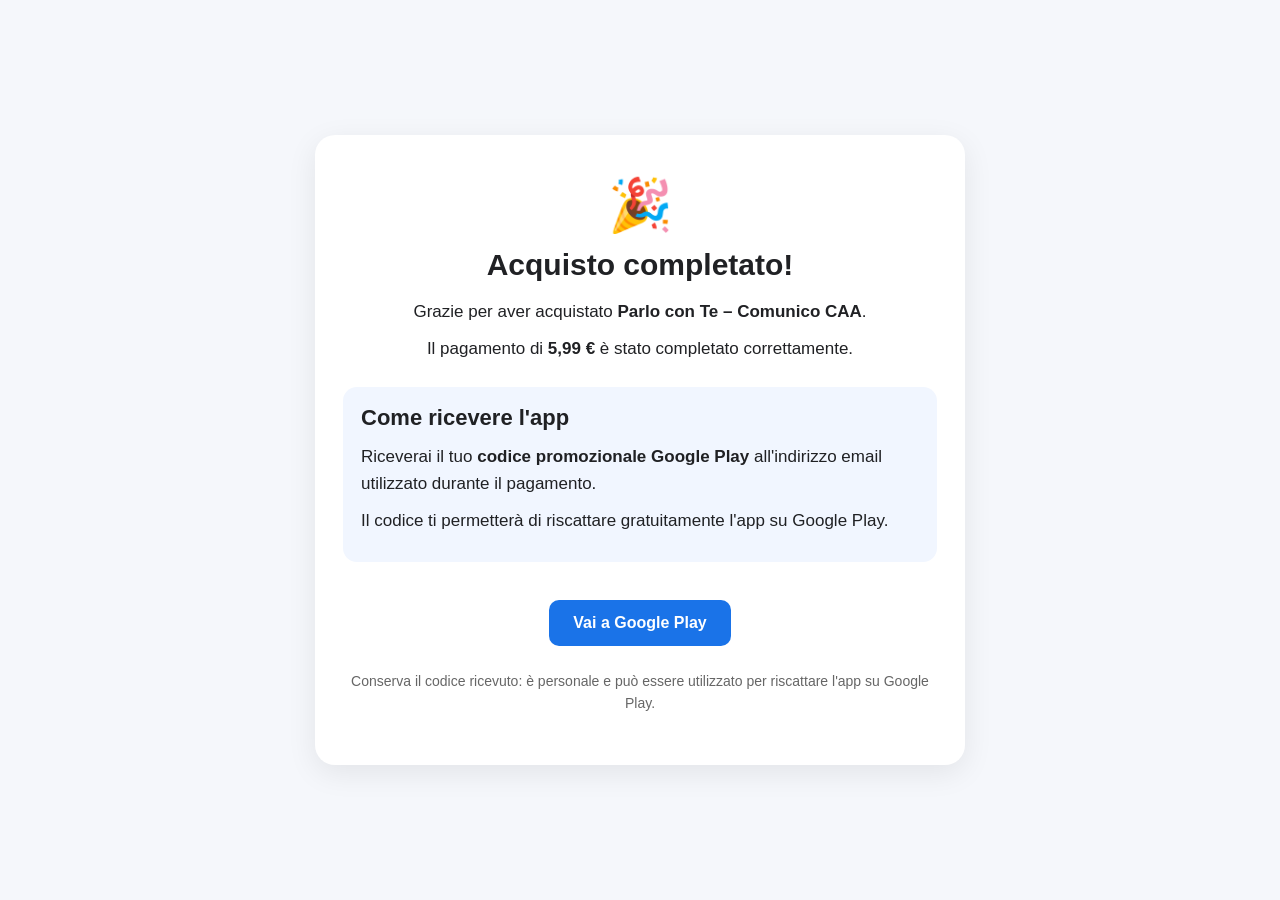
==== acquisto-completato.html @ b922800a "Aggiunge pagina di conferma acquisto Stripe" ====
<!DOCTYPE html>
<html lang="it">
<head>
  <meta charset="UTF-8">
  <meta name="viewport" content="width=device-width, initial-scale=1.0">
  <title>Acquisto completato – Parlo con Te</title>
  <meta name="description" content="Acquisto completato per Parlo con Te – Comunico CAA.">
  <style>
    body{margin:0;font-family:Arial,sans-serif;background:#f5f7fb;color:#202124;display:flex;min-height:100vh;align-items:center;justify-content:center;padding:24px;box-sizing:border-box}
    .card{max-width:650px;width:100%;background:#fff;border-radius:20px;padding:40px 28px;box-shadow:0 8px 30px rgba(0,0,0,.08);text-align:center;box-sizing:border-box}
    h1{margin:0 0 16px;font-size:30px}
    h2{font-size:22px;margin:28px 0 12px}
    p{font-size:17px;line-height:1.6;margin:10px 0}
    .success{font-size:52px;margin-bottom:12px}
    .box{background:#f1f6ff;border-radius:14px;padding:18px;margin:24px 0;text-align:left}
    .button{display:inline-block;background:#1a73e8;color:#fff;text-decoration:none;font-weight:bold;padding:14px 24px;border-radius:10px;margin-top:14px}
    .note{font-size:14px;color:#666;margin-top:24px}
  </style>
</head>
<body>
  <main class="card">
    <div class="success">🎉</div>
    <h1>Acquisto completato!</h1>
    <p>Grazie per aver acquistato <strong>Parlo con Te – Comunico CAA</strong>.</p>
    <p>Il pagamento di <strong>5,99 €</strong> è stato completato correttamente.</p>

    <div class="box">
      <h2 style="margin-top:0">Come ricevere l'app</h2>
      <p>Riceverai il tuo <strong>codice promozionale Google Play</strong> all'indirizzo email utilizzato durante il pagamento.</p>
      <p>Il codice ti permetterà di riscattare gratuitamente l'app su Google Play.</p>
    </div>

    <a class="button" href="https://play.google.com/store/apps/details?id=it.parloconme.app" target="_blank" rel="noopener">Vai a Google Play</a>

    <p class="note">Conserva il codice ricevuto: è personale e può essere utilizzato per riscattare l'app su Google Play.</p>
  </main>
</body>
</html>
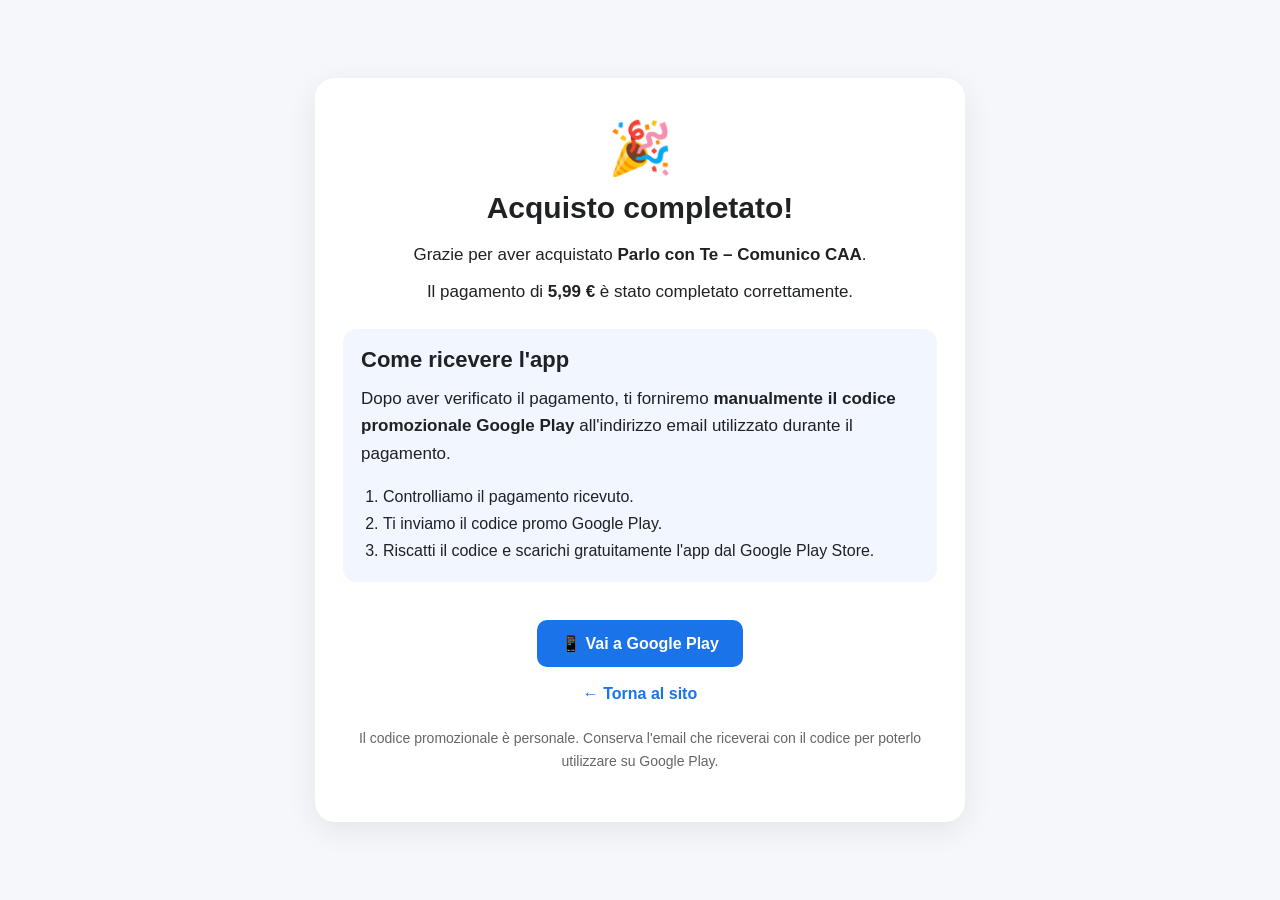
==== commit b68417b7: "Aggiorna pagina conferma acquisto Stripe" ====
--- a/acquisto-completato.html
+++ b/acquisto-completato.html
@@ -13,7 +13,9 @@
     p{font-size:17px;line-height:1.6;margin:10px 0}
     .success{font-size:52px;margin-bottom:12px}
     .box{background:#f1f6ff;border-radius:14px;padding:18px;margin:24px 0;text-align:left}
+    .steps{margin:16px 0 0;padding-left:22px;font-size:16px;line-height:1.7}
     .button{display:inline-block;background:#1a73e8;color:#fff;text-decoration:none;font-weight:bold;padding:14px 24px;border-radius:10px;margin-top:14px}
+    .secondary{display:inline-block;color:#1a73e8;text-decoration:none;font-weight:bold;margin-top:18px}
     .note{font-size:14px;color:#666;margin-top:24px}
   </style>
 </head>
@@ -26,13 +28,19 @@
 
     <div class="box">
       <h2 style="margin-top:0">Come ricevere l'app</h2>
-      <p>Riceverai il tuo <strong>codice promozionale Google Play</strong> all'indirizzo email utilizzato durante il pagamento.</p>
-      <p>Il codice ti permetterà di riscattare gratuitamente l'app su Google Play.</p>
+      <p>Dopo aver verificato il pagamento, ti forniremo <strong>manualmente il codice promozionale Google Play</strong> all'indirizzo email utilizzato durante il pagamento.</p>
+      <ol class="steps">
+        <li>Controlliamo il pagamento ricevuto.</li>
+        <li>Ti inviamo il codice promo Google Play.</li>
+        <li>Riscatti il codice e scarichi gratuitamente l'app dal Google Play Store.</li>
+      </ol>
     </div>
 
-    <a class="button" href="https://play.google.com/store/apps/details?id=it.parloconme.app" target="_blank" rel="noopener">Vai a Google Play</a>
+    <a class="button" href="https://play.google.com/store/apps/details?id=it.parloconme.app" target="_blank" rel="noopener">📱 Vai a Google Play</a>
+    <br>
+    <a class="secondary" href="https://mppjessicajd-cloud.github.io/parlo-con-te/">← Torna al sito</a>
 
-    <p class="note">Conserva il codice ricevuto: è personale e può essere utilizzato per riscattare l'app su Google Play.</p>
+    <p class="note">Il codice promozionale è personale. Conserva l'email che riceverai con il codice per poterlo utilizzare su Google Play.</p>
   </main>
 </body>
 </html>
